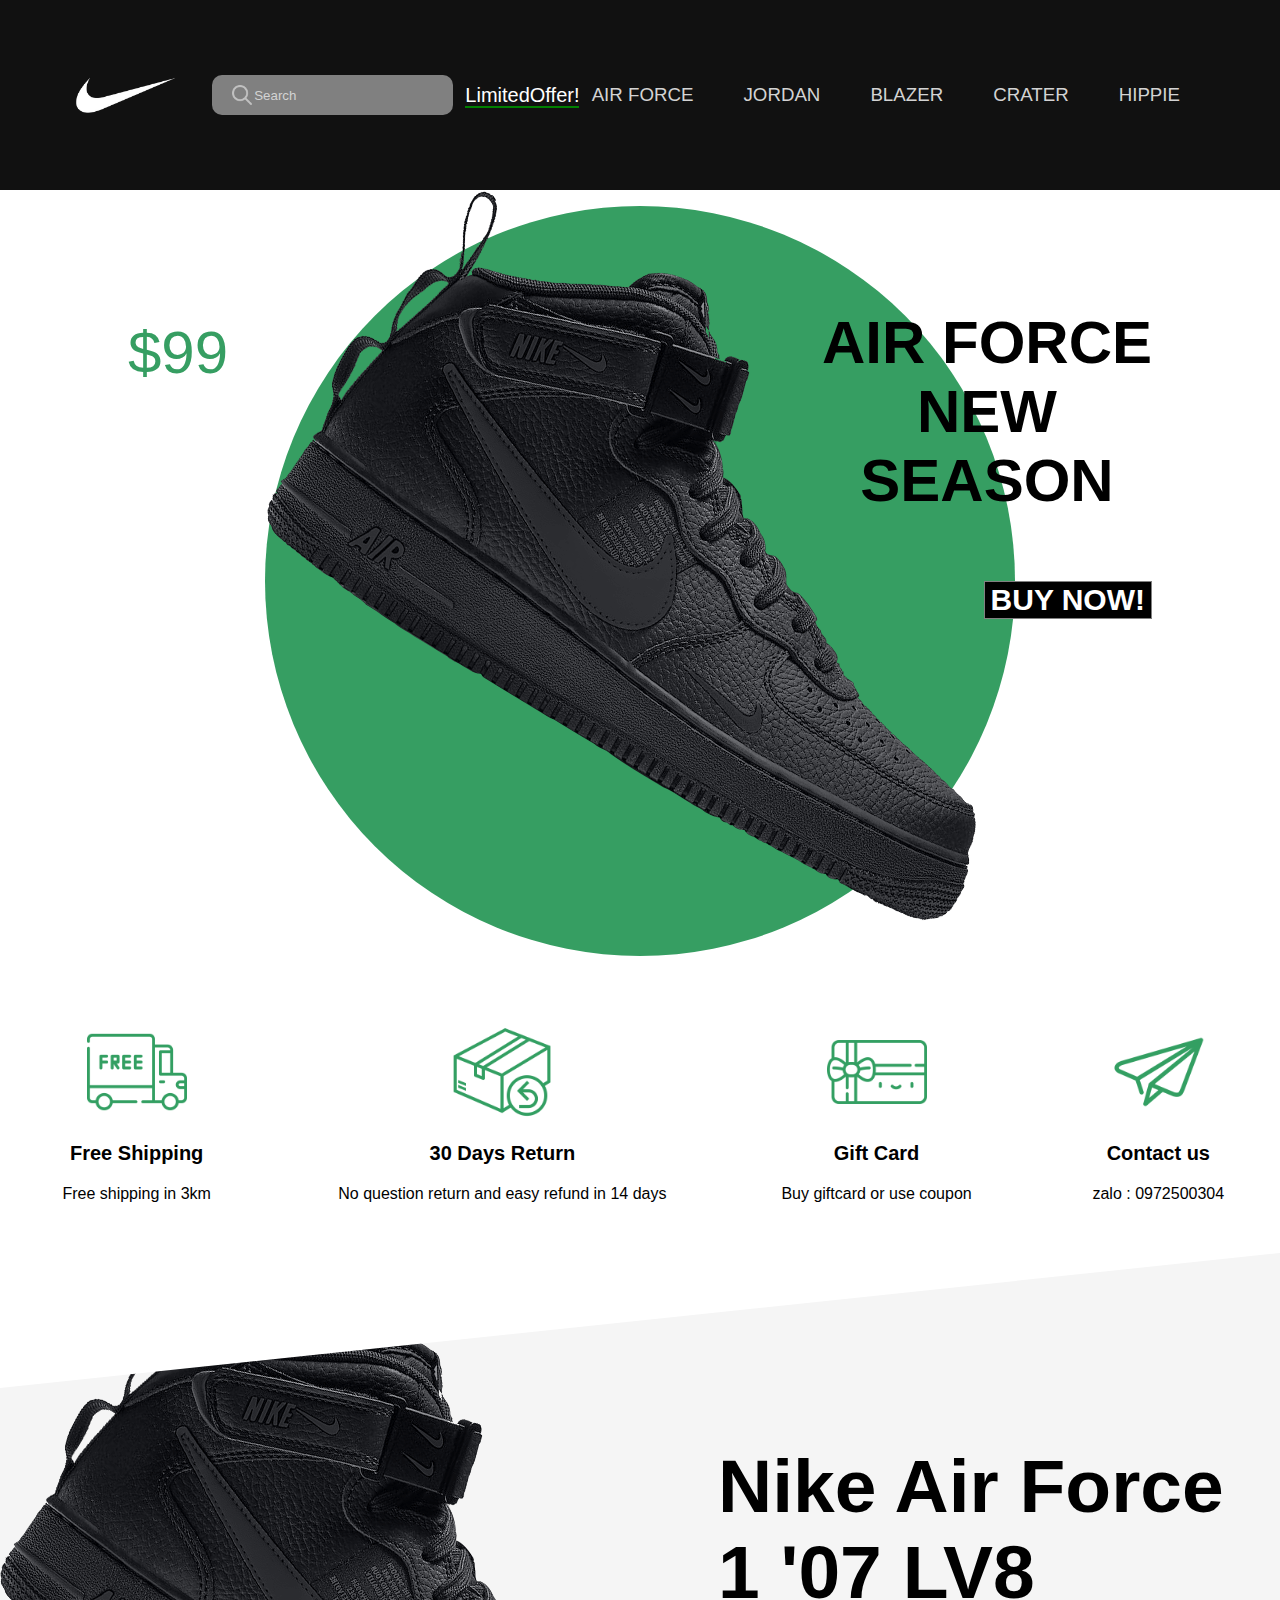
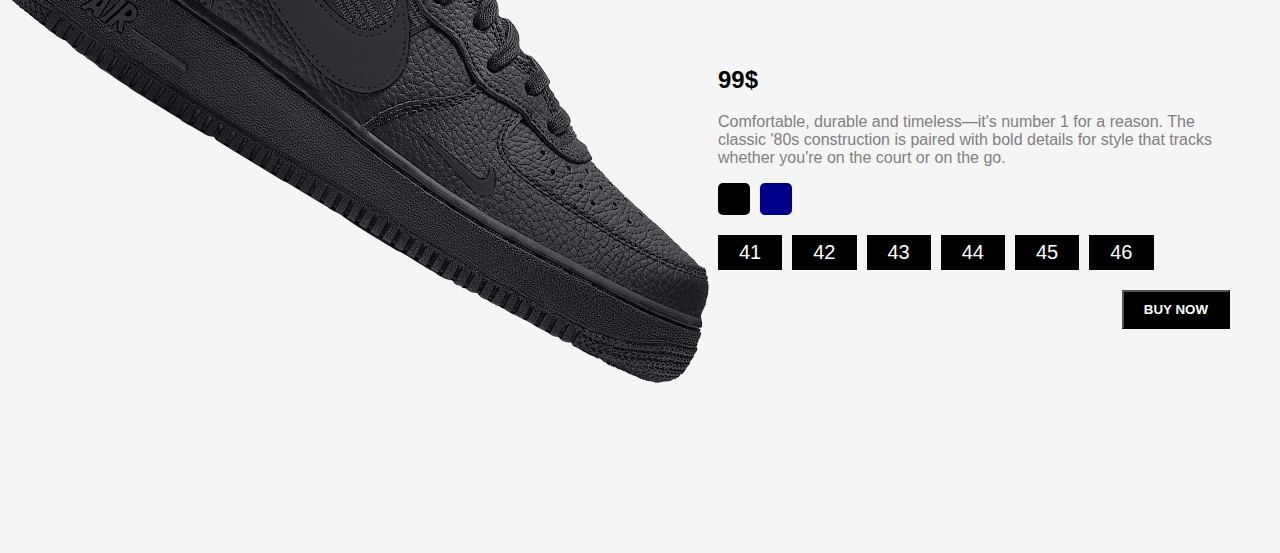
==== E-commerce Website/index.html @ da25deeb "update" ====
<html lang="en">
<head>
    <meta charset="UTF-8">
    <meta name="viewport" content="width=device-width, initial-scale=1.0">
    <link rel="stylesheet" href="style.css">   
    <title>Nike</title>
</head>
<body>
    <nav id="nav">
        <div class="navTop">
            <div class="navItem">
                <a href="https://www.nike.com" target="_blank">
                    <img src="./img/nike.png" width="150" height="150" alt="Nike">
                </a>
            </div>
            <div class="navItem">
                <div class="search">
                    <img src="./img/search.png" width="20" height="20" alt="" class="searchIcon">
                    <input type="text" placeholder="Search" class="searchInput">
                    
                </div>
            </div>
            <div class="navItem">
                <span class="limitedOffer"> LimitedOffer!</span>
            </div>
            <div class="navBottom">
                <h3 class="menuItem">AIR FORCE</h3>
                <h3 class="menuItem">JORDAN</h3>
                <h3 class="menuItem">BLAZER</h3>
                <h3 class="menuItem">CRATER</h3>
                <h3 class="menuItem">HIPPIE</h3>
            </div>
        </div>
    </nav>

    <div class="slider">
        <div class="sliderWrapper">
            <div class="sliderItem">
                <img src="./img/air.png" alt="" class="sliderImg">
                <div class="sliderBg"></div>
                <h1 class="sliderTitle">AIR FORCE</br> NEW</br> SEASON</h1>
                <h2 class="sliderPrice">$99</h2>
                <a href="#product">
                    <button class="buyButton">BUY NOW!</button>
                </a>
            </div>
            <div class="sliderItem">
                <img src="./img/jordan.png" alt="" class="sliderImg">
                <div class="sliderBg"></div>
                <h1 class="sliderTitle">JORDAN</br> NEW</br> SEASON</h1>
                <h2 class="sliderPrice">$119</h2>
                <a href="#product">
                    <button class="buyButton">BUY NOW!</button>
                </a>
            </div>
            <div class="sliderItem">
                <img src="./img/blazer.png" alt="" class="sliderImg">
                <div class="sliderBg"></div>
                <h1 class="sliderTitle">BLAZER</br> NEW</br> SEASON</h1>
                <h2 class="sliderPrice">$79</h2>
                <a href="#product">
                    <button class="buyButton">BUY NOW!</button>
                </a>
            </div>
            
            <div class="sliderItem">
                <img src="./img/crater.png" alt="" class="sliderImg">
                <div class="sliderBg"></div>
                <h1 class="sliderTitle">CRATER</br> NEW</br> SEASON</h1>
                <h2 class="sliderPrice">$59</h2>
                <a href="#product">
                    <button class="buyButton">BUY NOW!</button>
                </a>
            </div>
            <div class="sliderItem">
                <img src="./img/hippie.png" alt="" class="sliderImg">
                <div class="sliderBg"></div>
                <h1 class="sliderTitle">HIPPIE</br> NEW</br> SEASON</h1>
                <h2 class="sliderPrice">$59</h2>
                <a href="#product">
                    <button class="buyButton">BUY NOW!</button>
                </a>
            </div>
        </div>
    </div>
    <div class="features">
        <div class="feature">
            <img src="./img/shipping.png" alt="" class="featureImg">
            <span class="featureTitle">Free Shipping</span>
            <span class="featureDesc">Free shipping in 3km</span>
        </div>
        <div class="feature">
            <img src="./img/return.png" alt="" class="featureImg">
            <span class="featureTitle">30 Days Return</span>
            <span class="featureDesc">No question return and easy refund in 14 days</span>
        </div>
        <div class="feature">
            <img src="./img/gift.png" alt="" class="featureImg">
            <span class="featureTitle">Gift Card</span>
            <span class="featureDesc">Buy giftcard or use coupon</span>
        </div>
        <div class="feature">
            <img src="./img/contact.png" alt="" class="featureImg">
            <span class="featureTitle">Contact us</span>
            <span class="featureDesc">zalo : 0972500304</span>
        </div>
    </div>
    <div class="product">
        <img src="./img/air.png" alt="">
        <div class="productDetails">
            <h1 class="productTitle">Nike Air Force 1 '07 LV8</h1>
            <h2 class="productPrice">99$</h2>
            <p class="productDesc">Comfortable, durable and timeless—it's number 1 for a reason. The classic '80s construction is paired with bold details for style that tracks whether you're on the court or on the go.</p>
            <div class="colors">
                <div class="color"></div>
                <div class="color"></div>
            </div>
            <div class="sizes">
                <div class="size">41</div>
                <div class="size">42</div>
                
                <div class="size">43</div>
                <div class="size">44</div>
                <div class="size">45</div>
                <div class="size">46</div>
            </div>
            <button class="productButton">BUY NOW</button>
        </div>
        
    </div>
    <script src="app.js"></script>
</body>
</html>
---- E-commerce Website/style.css ----
html {
    scroll-behavior: smooth;
}
  
body {
    font-family: "Lato", sans-serif;
    padding: 0;
    margin: 0;
}
  
nav {
    background-color: #111;
    color: white;
    padding: 20px 50px;
}
  
.navTop {
    display: flex;
    align-items: center;
    justify-content: space-between;
}
.search {
    display: flex;
    align-items: center;
    background-color: gray;
    padding: 10px 20px;
    border-radius: 10px;
}
  
.searchInput {
    border: none;
    background-color: transparent;
}
  
.searchInput::placeholder {
    color: lightgray;
}
  
.limitedOffer {
    font-size: 20px;
    border-bottom: 2px solid green;
    cursor: pointer;
}
.navBottom {
    display: flex;
    align-items: center;
    justify-content: center;
}
.menuItem {
    margin-right: 50px;
    cursor: pointer;
    color: lightgray;
    font-weight: 400;
}
  
.slider {
    background-color: white;
    color: black;
}
  
.sliderWrapper {
    display: flex;
    width: 500vw;
    transition: all 1.25s ease-in-out;
}
  
.sliderItem {
    width: 100vw;
    display: flex;
    align-items: center;
    justify-content: center;
    position: relative;
}
.sliderBg {
    width: 750px;
    height: 750px;
    border-radius: 50%;
    position: absolute;
}
  
.sliderImg {
    z-index: 1;
}
  
.sliderTitle {
    position: absolute;
    top: 10%;
    right: 10%;
    font-size: 60px;
    font-weight: 900;
    text-align: center;
    z-index: 1;
}
  
.sliderPrice {
    position: absolute;
    top: 10%;
    left: 10%;
    font-size: 60px;
    font-weight: 300;
    text-align: center;
    z-index: 1;
}
.buyButton {
    position: absolute;
    top: 50%;
    right: 10%;
    font-size: 30px;
    font-weight: 900;
    color: white;
    border: 1px solid gray;
    background-color: black;
    z-index: 1;
    cursor: pointer;
}
  
.buyButton:hover {
    background-color: white;
    color: black;
}
.sliderItem:nth-child(1) .sliderBg {
    background-color: #369e62;
}
.sliderItem:nth-child(2) .sliderBg {
    background-color: rebeccapurple;
}
.sliderItem:nth-child(3) .sliderBg {
    background-color: teal;
}
.sliderItem:nth-child(4) .sliderBg {
    background-color: cornflowerblue;
}
.sliderItem:nth-child(5) .sliderBg {
    background-color: rgb(214, 214, 51);
}
.sliderItem:nth-child(1) .sliderPrice {
    color: #369e62;
}
.sliderItem:nth-child(2) .sliderPrice {
    color: rebeccapurple;
}
.sliderItem:nth-child(3) .sliderPrice {
    color: teal;
}
.sliderItem:nth-child(4) .sliderPrice {
    color: cornflowerblue;
}
.sliderItem:nth-child(5) .sliderPrice {
    color: rgb(214, 214, 51);
}
.features{
    display: flex;
    align-items: center;
    justify-content: space-between;
    padding: 50px;
}
.feature{
    display: flex;
    align-items: center;
    flex-direction: column;
}
.featureIcon{
    width: 50px;
    height: 50px;
}
.featureImg{
    width: 100;
    height: 100;
}
.featureTitle{
    font-size: 20px;
    font-weight: 600;
    margin: 20px;
}
.featureDisc{
    color: gray;
    width: 50%;
    height: 100px;
}
.product {
    height: 100vh;
    background-color: whitesmoke;
    position: relative;
    clip-path: polygon(0 15%, 100% 0, 100% 100%, 0% 100%);
  }
.productImg{
    width: 50%;
}
.productDetails{
    position: absolute;
    top: 10%;
    right: 0%;
    width: 40%;
    padding: 50px;
}
.productImg {
    width: 50%;
  }
  
  .productDetails {
    position: absolute;
    top: 10%;
    right: 0;
    width: 40%;
    padding: 50px;
  }
  
  .productTitle {
    font-size: 75px;
    font-weight: 900;
  }
  
  .productDesc {
    font-style: 24px;
    color: gray;
  }
  
  .colors,
  .sizes {
    display: flex;
    margin-bottom: 20px;
  }
  
  .color {
    width: 32px;
    height: 32px;
    border-radius: 5px;
    background-color: black;
    margin-right: 10px;
    cursor: pointer;
  }
  
  .color:last-child {
    background-color: darkblue;
  }
  
  .size {
    padding: 5px 20px;
    border: 1px solid black;
    margin-right: 10px;
    cursor: pointer;
    font-size: 20px;
    background-color: black;
    color :white;
  }
  
  .productButton {
    float: right;
    padding: 10px 20px;
    background-color: black;
    color: white;
    font-weight: 600;
    cursor: pointer;
  }
  
  .productButton:hover {
    background-color: white;
    color: black;
  }
.size:hover{
    background-color: white;
    color : black;
}
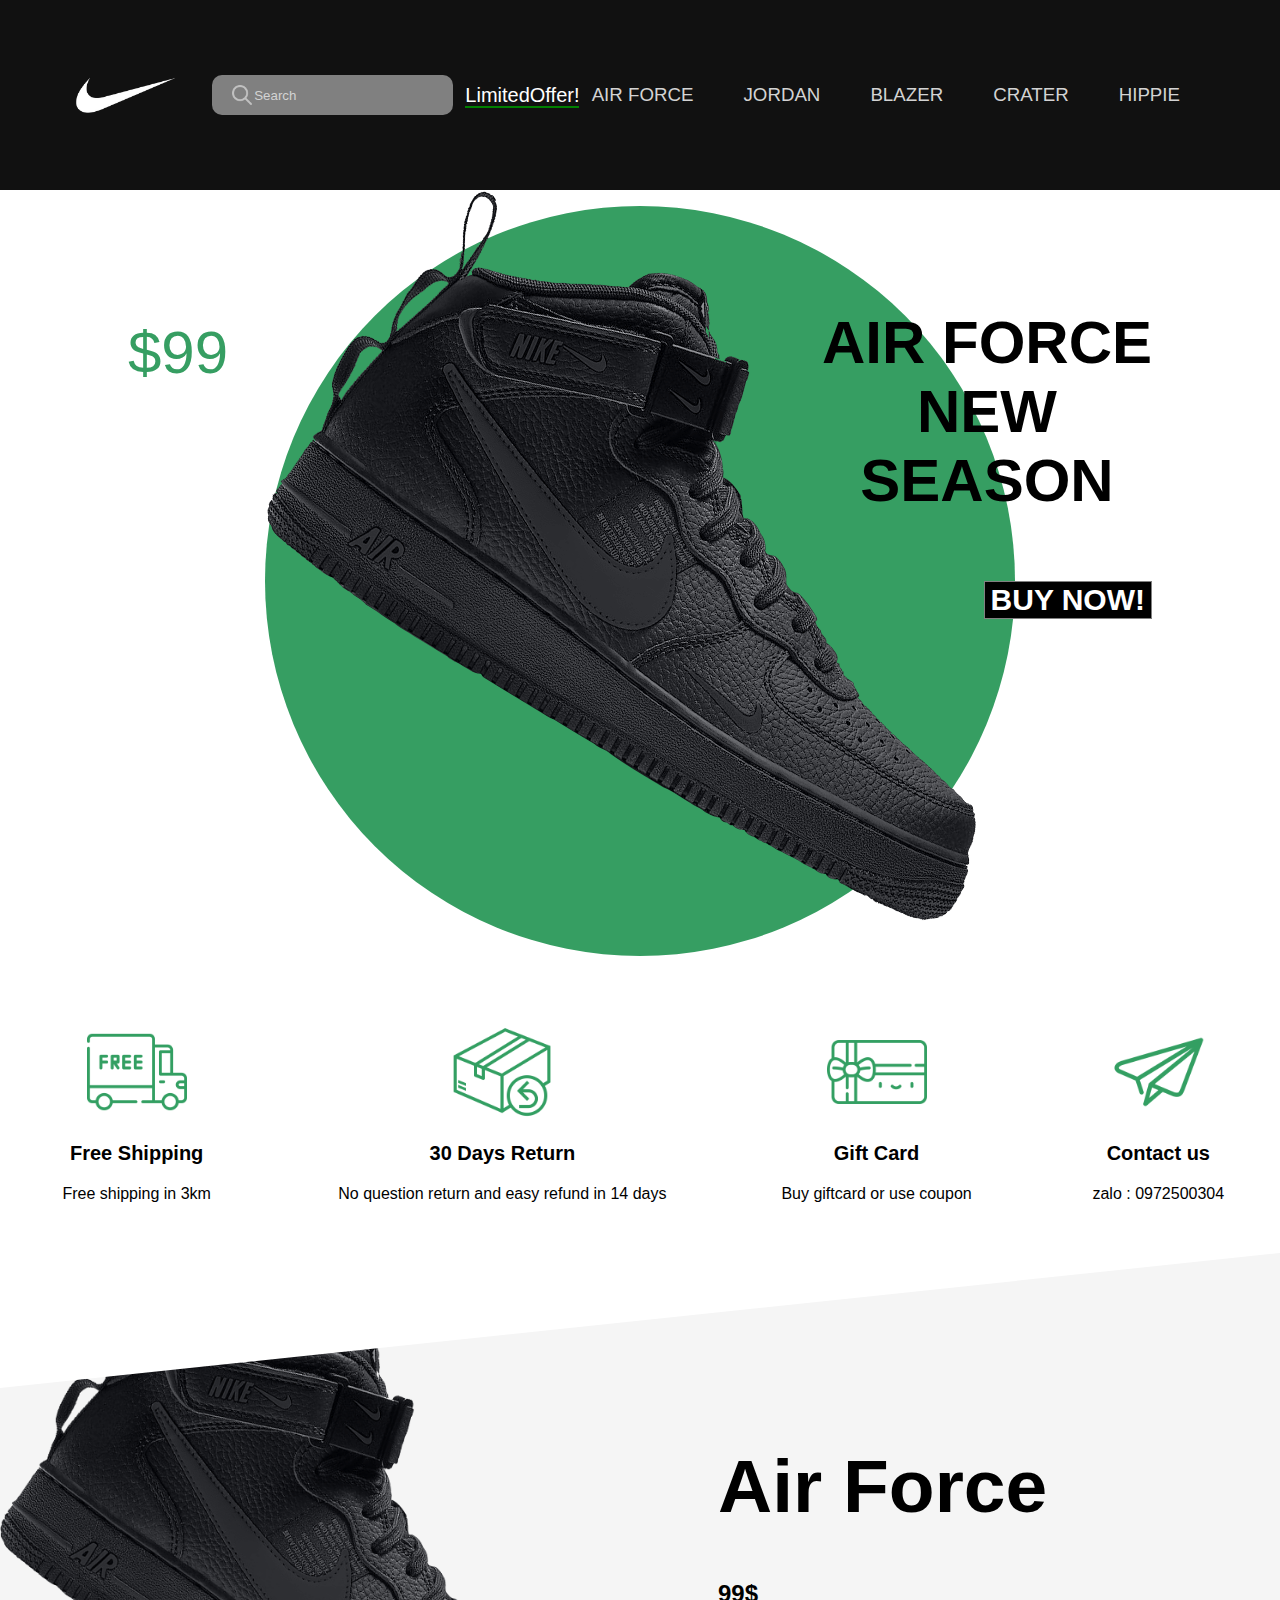
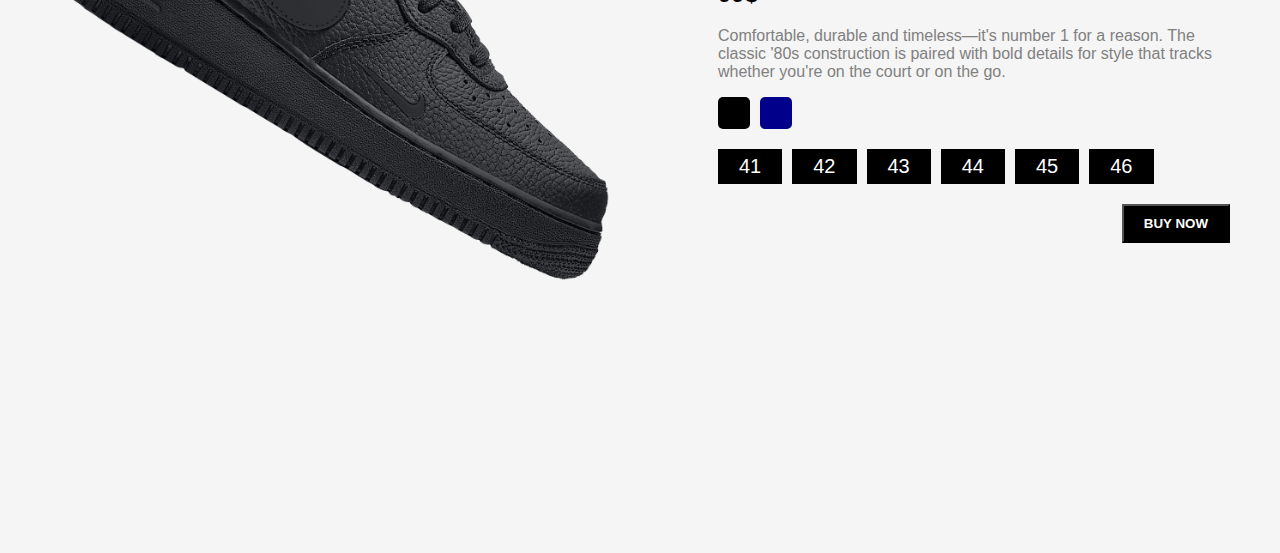
==== commit 0d9edae5: "Update index.html" ====
--- a/E-commerce Website/index.html
+++ b/E-commerce Website/index.html
@@ -105,10 +105,10 @@
             <span class="featureDesc">zalo : 0972500304</span>
         </div>
     </div>
-    <div class="product">
-        <img src="./img/air.png" alt="">
-        <div class="productDetails">
-            <h1 class="productTitle">Nike Air Force 1 '07 LV8</h1>
+    <div class="product" id = "product">
+        <img src="./img/air.png" alt="" class="productImg">
+        <div class="productDetails">    
+            <h1 class="productTitle">Air Force</h1>
             <h2 class="productPrice">99$</h2>
             <p class="productDesc">Comfortable, durable and timeless—it's number 1 for a reason. The classic '80s construction is paired with bold details for style that tracks whether you're on the court or on the go.</p>
             <div class="colors">
@@ -117,8 +117,7 @@
             </div>
             <div class="sizes">
                 <div class="size">41</div>
-                <div class="size">42</div>
-                
+                <div class="size">42</div>              
                 <div class="size">43</div>
                 <div class="size">44</div>
                 <div class="size">45</div>
